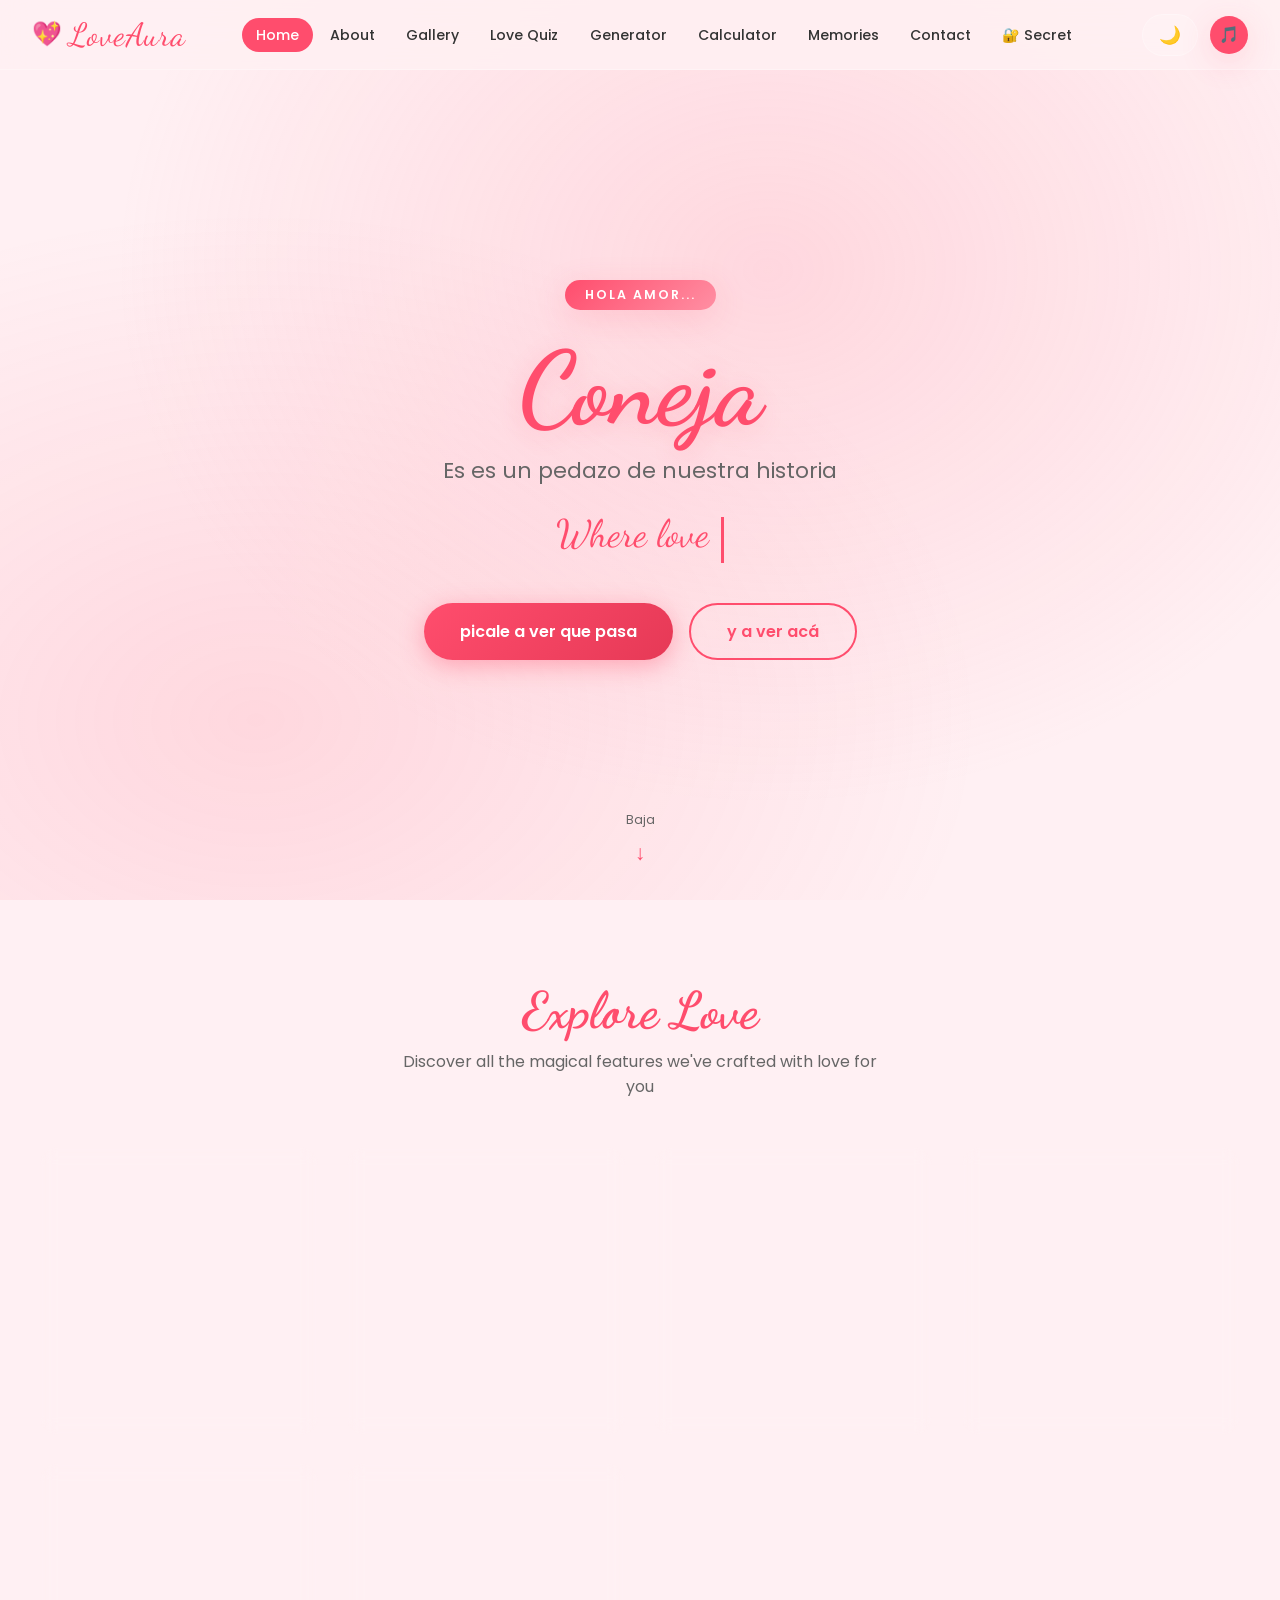
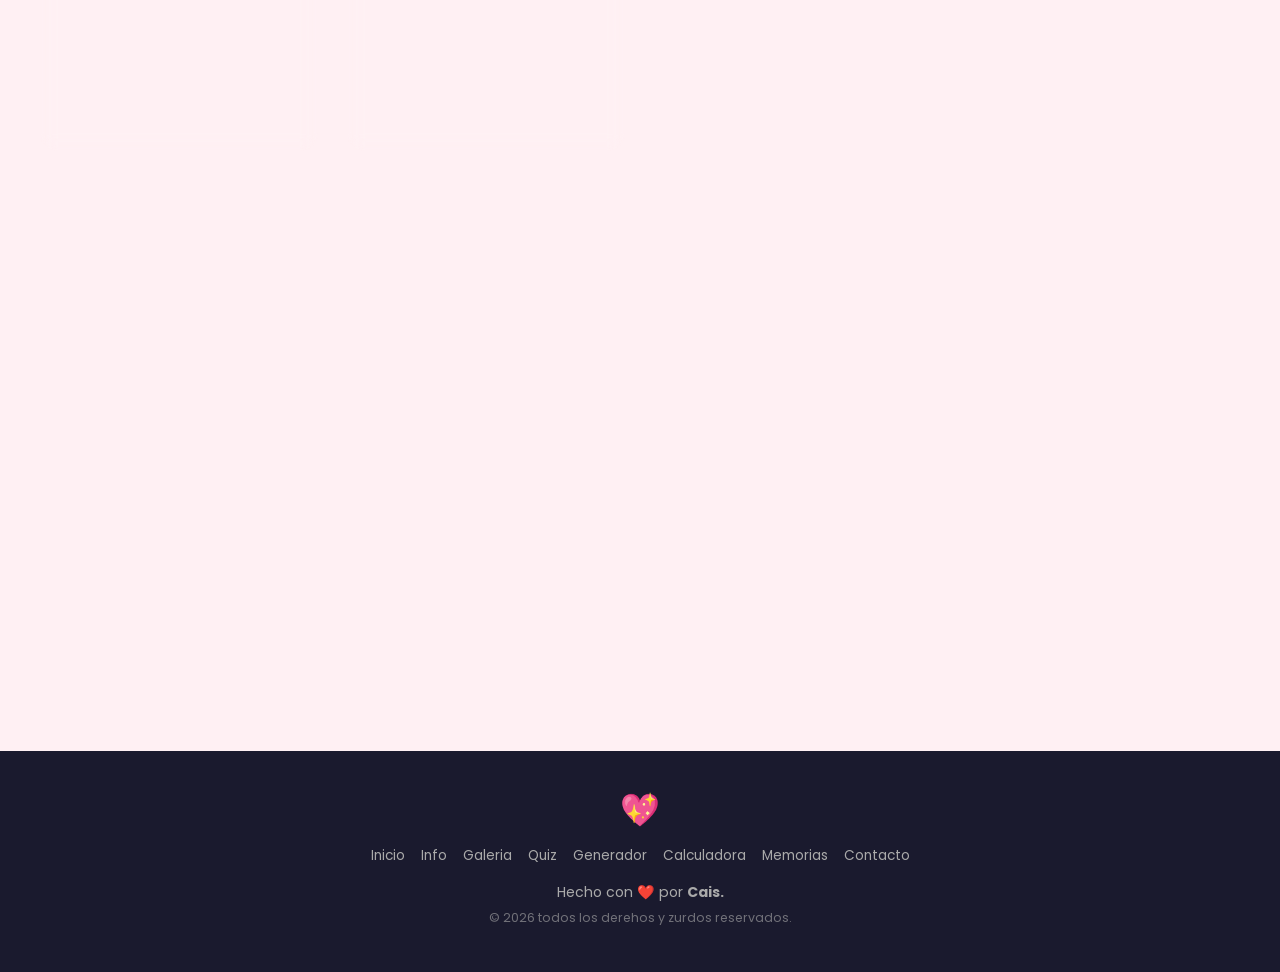
==== index.html @ 98ca6979 "Add files via upload" ====
<!DOCTYPE html>
<html lang="en">
<head>
  <meta charset="UTF-8" />
  <meta name="viewport" content="width=device-width, initial-scale=1.0" />
  <title>Conejita</title>
  <link rel="stylesheet" href="css/style.css" />
  <link rel="icon" href="data:image/svg+xml,<svg xmlns='http://www.w3.org/2000/svg' viewBox='0 0 100 100'><text y='.9em' font-size='90'>💖</text></svg>">
</head>
<body>

  <!-- NAV PLACEHOLDER -->
  <div id="nav-placeholder"></div>

  <!-- HERO SECTION -->
  <section class="hero" id="home">
    <div class="hero-badge">Hola amor...</div>
    <h1>Coneja</h1>
    <p class="hero-subtitle">Es es un pedazo de nuestra historia</p>
    <div class="hero-typing">
      <span id="typing-text"></span><span class="typing-cursor"></span>
    </div>
    <div class="hero-cta">
      <a href="love.html" class="btn-primary">picale a ver que pasa</a>
      <a href="calculator.html" class="btn-outline">y a ver acá</a>
    </div>
    <div class="hero-scroll-hint">
      <span>Baja</span>
      <span class="arrow">↓</span>
    </div>
  </section>

  <!-- FEATURES SECTION -->
  <section class="features-section">
    <div class="section-title" data-aos="fade-up">
      <h2>Explore Love</h2>
      <p>Discover all the magical features we've crafted with love for you</p>
    </div>
    <div class="features-grid">

      <div class="feature-card" data-aos="zoom-in" data-aos-delay="100" onclick="location.href='gallery.html'">
        <span class="feature-icon">🌸</span>
        <h3>Galeria</h3>
        <p>No son muchas.. pero valen la pena</p>
        <span class="card-link">Pícale →</span>
      </div>

      <div class="feature-card" data-aos="zoom-in" data-aos-delay="200" onclick="location.href='quiz.html'">
        <span class="feature-icon">💌</span>
        <h3>Quiz</h3>
        <p>a ver si te acuerdas amor....</p>
        <span class="card-link">Quiz →</span>
      </div>

      <div class="feature-card" data-aos="zoom-in" data-aos-delay="300" onclick="location.href='love.html'">
        <span class="feature-icon">💬</span>
        <h3>Me extrañas?</h3>
        <p>Obten un poco de lo que pienso de ti....</p>
        <span class="card-link">Generar →</span>
      </div>

      <div class="feature-card" data-aos="zoom-in" data-aos-delay="100" onclick="location.href='calculator.html'">
        <span class="feature-icon">💯</span>
        <h3>Calculadora de amor</h3>
        <p>Seremos compatibles?</p>
        <span class="card-link">Calcular →</span>
      </div>

      <div class="feature-card" data-aos="zoom-in" data-aos-delay="200" onclick="location.href='memory.html'">
        <span class="feature-icon">🗓️</span>
        <h3>Recuerdos</h3>
        <p>Recuerda esas fechas  inolvidables</p>
        <span class="card-link">Remember →</span>
      </div>

      <div class="feature-card" data-aos="zoom-in" data-aos-delay="300" onclick="location.href='secret.html'">
        <span class="feature-icon">🔐</span>
        <h3>Mensaje Secreto</h3>
        <p>Podrás entrar?</p>
        <span class="card-link">Unlock →</span>
      </div>

    </div>
  </section>

  <!-- STATS SECTION -->
  <section class="stats-section">
    <div class="stats-grid">
      <div class="stat-item" data-aos="fade-up" data-aos-delay="100">
        <div class="stat-number">∞</div>
        <div class="stat-label">Es lo que te amo</div>
      </div>
      <div class="stat-item" data-aos="fade-up" data-aos-delay="200">
        <div class="stat-number">💖</div>
        <div class="stat-label">Hecho con amor</div>
      </div>
      <div class="stat-item" data-aos="fade-up" data-aos-delay="300">
        <div class="stat-number">8</div>
        <div class="stat-label">Páginas magicas </div>
      </div>
      <div class="stat-item" data-aos="fade-up" data-aos-delay="400">
        <div class="stat-number">100%</div>
        <div class="stat-label">Puro amor</div>
      </div>
    </div>
  </section>

  <!-- QUOTE SECTION -->
  <section style="padding: 80px 2rem; text-align: center; position: relative; z-index:1;">
    <div data-aos="zoom-in" style="max-width: 700px; margin: 0 auto;">
      <p style="font-family: var(--font-fancy); font-size: clamp(1.6rem, 4vw, 2.5rem); color: var(--primary); line-height: 1.5; margin-bottom: 1rem;">
        "Si hago cosas por ti, no es para que me quieras. Es para que sepas que te quiero".
      </p>
      <p style="color: var(--text-light); font-size: 0.95rem;"> Mario Benedetti</p>
    </div>
  </section>

  <!-- FOOTER -->
  <footer>
    <div class="footer-logo">💖</div>
    <div class="footer-links">
      <a href="index.html">Inicio</a>
      <a href="about.html">Info</a>
      <a href="gallery.html">Galeria</a>
      <a href="quiz.html">Quiz</a>
      <a href="love.html">Generador</a>
      <a href="calculator.html">Calculadora</a>
      <a href="memory.html">Memorias</a>
      <a href="contact.html">Contacto</a>
    </div>
    <p>Hecho con <span class="heart">❤️</span> por <strong>Cais.</strong></p>
    <p style="font-size: 0.78rem; margin-top: 6px; opacity: 0.6;">© 2026 todos los derehos y zurdos reservados.</p>
  </footer>

  <script src="js/nav.js"></script>
  <script src="js/main.js"></script>
  <script>
    // Typing animation
    const phrases = [
      "Where love blooms endlessly...",
      "Every moment is a love story...",
      "Feel the magic of romance...",
      "Dedicated to Shubham's world of love 💕",
      "Because love deserves to be celebrated..."
    ];
    let phraseIndex = 0, charIndex = 0, isDeleting = false;
    const typingEl = document.getElementById('typing-text');

    function type() {
      const current = phrases[phraseIndex];
      if (isDeleting) {
        typingEl.textContent = current.substring(0, charIndex--);
        if (charIndex < 0) {
          isDeleting = false;
          phraseIndex = (phraseIndex + 1) % phrases.length;
          setTimeout(type, 500);
          return;
        }
      } else {
        typingEl.textContent = current.substring(0, charIndex++);
        if (charIndex > current.length) {
          isDeleting = true;
          setTimeout(type, 2000);
          return;
        }
      }
      setTimeout(type, isDeleting ? 40 : 70);
    }
    document.addEventListener('DOMContentLoaded', () => setTimeout(type, 1000));
  </script>
</body>
</html>
---- css/style.css ----
/* ============================================
   LoveAura - Main Stylesheet
   Author: Created with ❤️ by Shubham
   ============================================ */

/* --- Google Fonts Import --- */
@import url('https://fonts.googleapis.com/css2?family=Dancing+Script:wght@400;600;700&family=Poppins:wght@300;400;500;600;700&display=swap');

/* --- CSS Variables --- */
:root {
  --primary: #ff4d6d;
  --secondary: #ff8fa3;
  --bg: #fff0f3;
  --bg2: #ffe0e8;
  --dark: #1a1a2e;
  --dark2: #16213e;
  --dark3: #0f3460;
  --text: #333;
  --text-light: #666;
  --white: #fff;
  --glass: rgba(255,255,255,0.15);
  --glass-border: rgba(255,255,255,0.3);
  --shadow: 0 8px 32px rgba(255,77,109,0.18);
  --shadow-dark: 0 8px 32px rgba(0,0,0,0.35);
  --radius: 18px;
  --transition: all 0.35s cubic-bezier(.4,0,.2,1);
  --font-main: 'Poppins', sans-serif;
  --font-fancy: 'Dancing Script', cursive;
}

/* Dark mode variables */
body.dark-mode {
  --bg: #1a1a2e;
  --bg2: #16213e;
  --text: #f0f0f0;
  --text-light: #aaa;
  --white: #16213e;
  --glass: rgba(255,255,255,0.07);
  --glass-border: rgba(255,255,255,0.12);
  --shadow: 0 8px 32px rgba(0,0,0,0.45);
}

/* --- Reset & Base --- */
*, *::before, *::after { box-sizing: border-box; margin: 0; padding: 0; }
html { scroll-behavior: smooth; }
body {
  font-family: var(--font-main);
  background: var(--bg);
  color: var(--text);
  min-height: 100vh;
  transition: background 0.4s, color 0.4s;
  overflow-x: hidden;
}
a { text-decoration: none; color: inherit; }
img { max-width: 100%; display: block; }
ul { list-style: none; }
button { cursor: pointer; border: none; outline: none; font-family: var(--font-main); }

/* --- Scrollbar --- */
::-webkit-scrollbar { width: 7px; }
::-webkit-scrollbar-track { background: var(--bg2); }
::-webkit-scrollbar-thumb { background: var(--primary); border-radius: 10px; }

/* ============================================
   NAVBAR
   ============================================ */
.navbar {
  position: fixed;
  top: 0; left: 0; right: 0;
  z-index: 1000;
  padding: 0 2rem;
  height: 70px;
  display: flex;
  align-items: center;
  justify-content: space-between;
  background: rgba(255,240,243,0.85);
  backdrop-filter: blur(18px);
  -webkit-backdrop-filter: blur(18px);
  border-bottom: 1px solid var(--glass-border);
  box-shadow: 0 2px 24px rgba(255,77,109,0.08);
  transition: var(--transition);
}
body.dark-mode .navbar {
  background: rgba(26,26,46,0.92);
}
.navbar-logo {
  font-family: var(--font-fancy);
  font-size: 2rem;
  color: var(--primary);
  letter-spacing: 1px;
  display: flex;
  align-items: center;
  gap: 6px;
}
.navbar-logo span { font-size: 1.5rem; }
.nav-links {
  display: flex;
  align-items: center;
  gap: 0.2rem;
}
.nav-links a {
  padding: 7px 14px;
  border-radius: 30px;
  font-size: 0.88rem;
  font-weight: 500;
  color: var(--text);
  transition: var(--transition);
  position: relative;
}
.nav-links a:hover,
.nav-links a.active {
  background: var(--primary);
  color: #fff;
}
.nav-right {
  display: flex;
  align-items: center;
  gap: 12px;
}
.dark-toggle {
  background: var(--glass);
  border: 1px solid var(--glass-border);
  border-radius: 50px;
  padding: 7px 16px;
  font-size: 1.1rem;
  transition: var(--transition);
  color: var(--text);
}
.dark-toggle:hover { background: var(--primary); color: #fff; }
.music-btn {
  background: var(--primary);
  color: #fff;
  border-radius: 50%;
  width: 38px; height: 38px;
  display: flex; align-items: center; justify-content: center;
  font-size: 1rem;
  transition: var(--transition);
  box-shadow: var(--shadow);
}
.music-btn:hover { transform: scale(1.12); }
.hamburger {
  display: none;
  flex-direction: column;
  gap: 5px;
  background: none;
  padding: 5px;
}
.hamburger span {
  width: 24px; height: 2.5px;
  background: var(--primary);
  border-radius: 3px;
  transition: var(--transition);
  display: block;
}

/* ============================================
   FLOATING HEARTS BACKGROUND
   ============================================ */
#hearts-bg {
  position: fixed;
  top: 0; left: 0;
  width: 100%; height: 100%;
  pointer-events: none;
  z-index: 0;
  overflow: hidden;
}
.heart-particle {
  position: absolute;
  bottom: -40px;
  animation: floatHeart linear infinite;
  opacity: 0;
  user-select: none;
  font-size: 1.2rem;
  color: var(--primary);
  filter: drop-shadow(0 0 4px rgba(255,77,109,0.3));
}
@keyframes floatHeart {
  0%   { transform: translateY(0) rotate(0deg) scale(1); opacity: 0; }
  10%  { opacity: 0.7; }
  90%  { opacity: 0.4; }
  100% { transform: translateY(-110vh) rotate(360deg) scale(0.5); opacity: 0; }
}

/* ============================================
   HERO SECTION
   ============================================ */
.hero {
  min-height: 100vh;
  display: flex;
  flex-direction: column;
  align-items: center;
  justify-content: center;
  text-align: center;
  padding: 100px 2rem 60px;
  position: relative;
  z-index: 1;
  background: radial-gradient(ellipse at 60% 30%, rgba(255,143,163,0.25) 0%, transparent 60%),
              radial-gradient(ellipse at 20% 80%, rgba(255,77,109,0.15) 0%, transparent 50%);
}
.hero-badge {
  display: inline-block;
  background: linear-gradient(135deg, var(--primary), var(--secondary));
  color: #fff;
  font-size: 0.78rem;
  font-weight: 600;
  letter-spacing: 2px;
  text-transform: uppercase;
  padding: 6px 20px;
  border-radius: 50px;
  margin-bottom: 1.5rem;
  box-shadow: var(--shadow);
  animation: fadeInDown 0.8s ease both;
}
.hero h1 {
  font-family: var(--font-fancy);
  font-size: clamp(3rem, 8vw, 7rem);
  color: var(--primary);
  line-height: 1.1;
  margin-bottom: 0.5rem;
  animation: fadeInDown 1s ease 0.2s both;
  text-shadow: 0 4px 24px rgba(255,77,109,0.2);
}
.hero-subtitle {
  font-size: clamp(1rem, 2.5vw, 1.35rem);
  color: var(--text-light);
  margin-bottom: 1.5rem;
  font-weight: 400;
  animation: fadeInDown 1s ease 0.4s both;
}
.hero-typing {
  font-family: var(--font-fancy);
  font-size: clamp(1.4rem, 4vw, 2.4rem);
  color: var(--primary);
  min-height: 3rem;
  animation: fadeInDown 1s ease 0.6s both;
  margin-bottom: 2.5rem;
}
.typing-cursor {
  display: inline-block;
  width: 3px;
  background: var(--primary);
  animation: blink 0.8s step-end infinite;
  vertical-align: middle;
  height: 1.2em;
  margin-left: 2px;
}
@keyframes blink { 50% { opacity: 0; } }
.hero-cta {
  display: flex;
  gap: 1rem;
  flex-wrap: wrap;
  justify-content: center;
  animation: fadeInUp 1s ease 0.8s both;
}
.btn-primary {
  background: linear-gradient(135deg, var(--primary) 0%, #e63956 100%);
  color: #fff;
  padding: 14px 36px;
  border-radius: 50px;
  font-size: 1rem;
  font-weight: 600;
  box-shadow: 0 6px 24px rgba(255,77,109,0.4);
  transition: var(--transition);
  display: inline-flex;
  align-items: center;
  gap: 8px;
}
.btn-primary:hover {
  transform: translateY(-3px) scale(1.04);
  box-shadow: 0 12px 36px rgba(255,77,109,0.5);
}
.btn-outline {
  background: transparent;
  color: var(--primary);
  padding: 14px 36px;
  border-radius: 50px;
  font-size: 1rem;
  font-weight: 600;
  border: 2px solid var(--primary);
  transition: var(--transition);
  display: inline-flex;
  align-items: center;
  gap: 8px;
}
.btn-outline:hover {
  background: var(--primary);
  color: #fff;
  transform: translateY(-3px) scale(1.04);
}
.hero-scroll-hint {
  position: absolute;
  bottom: 32px;
  left: 50%;
  transform: translateX(-50%);
  display: flex;
  flex-direction: column;
  align-items: center;
  gap: 8px;
  color: var(--text-light);
  font-size: 0.78rem;
  animation: bounce 2s infinite;
}
.hero-scroll-hint .arrow { font-size: 1.3rem; color: var(--primary); }
@keyframes bounce {
  0%,100% { transform: translateX(-50%) translateY(0); }
  50% { transform: translateX(-50%) translateY(-10px); }
}

/* ============================================
   FEATURE CARDS (Home)
   ============================================ */
.features-section {
  padding: 80px 2rem;
  position: relative;
  z-index: 1;
}
.section-title {
  text-align: center;
  margin-bottom: 3rem;
}
.section-title h2 {
  font-family: var(--font-fancy);
  font-size: clamp(2rem, 5vw, 3.2rem);
  color: var(--primary);
  margin-bottom: 0.5rem;
}
.section-title p {
  color: var(--text-light);
  font-size: 1rem;
  max-width: 500px;
  margin: 0 auto;
}
.features-grid {
  display: grid;
  grid-template-columns: repeat(auto-fit, minmax(260px, 1fr));
  gap: 1.8rem;
  max-width: 1200px;
  margin: 0 auto;
}
.feature-card {
  background: var(--white);
  border: 1px solid var(--glass-border);
  border-radius: var(--radius);
  padding: 2.2rem 1.8rem;
  text-align: center;
  transition: var(--transition);
  position: relative;
  overflow: hidden;
  box-shadow: 0 4px 20px rgba(255,77,109,0.07);
  backdrop-filter: blur(8px);
  cursor: pointer;
}
body.dark-mode .feature-card {
  background: var(--glass);
  border-color: rgba(255,255,255,0.1);
}
.feature-card::before {
  content: '';
  position: absolute;
  inset: 0;
  background: linear-gradient(135deg, rgba(255,77,109,0.08), rgba(255,143,163,0.05));
  opacity: 0;
  transition: var(--transition);
}
.feature-card:hover { transform: translateY(-8px); box-shadow: var(--shadow); }
.feature-card:hover::before { opacity: 1; }
.feature-icon {
  font-size: 3rem;
  margin-bottom: 1rem;
  display: block;
  transition: var(--transition);
}
.feature-card:hover .feature-icon { transform: scale(1.2) rotate(-5deg); }
.feature-card h3 {
  font-family: var(--font-fancy);
  font-size: 1.5rem;
  color: var(--primary);
  margin-bottom: 0.5rem;
}
.feature-card p { color: var(--text-light); font-size: 0.9rem; line-height: 1.6; margin-bottom: 1.2rem; }
.card-link {
  display: inline-flex;
  align-items: center;
  gap: 6px;
  color: var(--primary);
  font-weight: 600;
  font-size: 0.88rem;
  transition: var(--transition);
}
.card-link:hover { gap: 12px; }

/* ============================================
   GLASS SECTION (Home stats)
   ============================================ */
.stats-section {
  padding: 60px 2rem;
  background: linear-gradient(135deg, var(--primary), #e63956, var(--secondary));
  position: relative;
  z-index: 1;
}
.stats-grid {
  display: flex;
  justify-content: center;
  flex-wrap: wrap;
  gap: 2rem;
  max-width: 800px;
  margin: 0 auto;
}
.stat-item {
  text-align: center;
  color: #fff;
}
.stat-number {
  font-family: var(--font-fancy);
  font-size: 3.5rem;
  font-weight: 700;
  line-height: 1;
  text-shadow: 0 2px 10px rgba(0,0,0,0.2);
}
.stat-label { font-size: 0.9rem; opacity: 0.85; margin-top: 4px; }

/* ============================================
   FOOTER
   ============================================ */
footer {
  background: var(--dark);
  color: #aaa;
  text-align: center;
  padding: 2.5rem 2rem;
  position: relative;
  z-index: 1;
}
footer .footer-logo {
  font-family: var(--font-fancy);
  font-size: 2rem;
  color: var(--primary);
  margin-bottom: 0.5rem;
}
footer p { font-size: 0.88rem; margin-bottom: 0.3rem; }
footer .heart { color: var(--primary); }
.footer-links {
  display: flex;
  justify-content: center;
  flex-wrap: wrap;
  gap: 1rem;
  margin: 1rem 0;
}
.footer-links a { color: #aaa; font-size: 0.85rem; transition: var(--transition); }
.footer-links a:hover { color: var(--primary); }

/* ============================================
   ANIMATIONS (AOS-like custom)
   ============================================ */
[data-aos] {
  opacity: 0;
  transform: translateY(30px);
  transition: opacity 0.7s ease, transform 0.7s ease;
}
[data-aos="fade-up"].aos-animate { opacity: 1; transform: translateY(0); }
[data-aos="fade-down"] { transform: translateY(-30px); }
[data-aos="fade-down"].aos-animate { opacity: 1; transform: translateY(0); }
[data-aos="fade-left"] { transform: translateX(30px); }
[data-aos="fade-left"].aos-animate { opacity: 1; transform: translateX(0); }
[data-aos="fade-right"] { transform: translateX(-30px); }
[data-aos="fade-right"].aos-animate { opacity: 1; transform: translateX(0); }
[data-aos="zoom-in"] { transform: scale(0.8); }
[data-aos="zoom-in"].aos-animate { opacity: 1; transform: scale(1); }
[data-aos-delay="100"] { transition-delay: 0.1s; }
[data-aos-delay="200"] { transition-delay: 0.2s; }
[data-aos-delay="300"] { transition-delay: 0.3s; }
[data-aos-delay="400"] { transition-delay: 0.4s; }
[data-aos-delay="500"] { transition-delay: 0.5s; }

@keyframes fadeInDown {
  from { opacity: 0; transform: translateY(-25px); }
  to { opacity: 1; transform: translateY(0); }
}
@keyframes fadeInUp {
  from { opacity: 0; transform: translateY(25px); }
  to { opacity: 1; transform: translateY(0); }
}
@keyframes fadeIn {
  from { opacity: 0; }
  to { opacity: 1; }
}
@keyframes scaleIn {
  from { transform: scale(0); opacity: 0; }
  to { transform: scale(1); opacity: 1; }
}
@keyframes pulse {
  0%,100% { transform: scale(1); }
  50% { transform: scale(1.06); }
}
@keyframes shimmer {
  0% { background-position: -200% 0; }
  100% { background-position: 200% 0; }
}

/* ============================================
   PAGE HEADER (inner pages)
   ============================================ */
.page-header {
  padding: 140px 2rem 70px;
  text-align: center;
  background: radial-gradient(ellipse at center top, rgba(255,77,109,0.2) 0%, transparent 60%);
  position: relative;
  z-index: 1;
}
.page-header h1 {
  font-family: var(--font-fancy);
  font-size: clamp(2.5rem, 6vw, 5rem);
  color: var(--primary);
  margin-bottom: 0.5rem;
}
.page-header p { color: var(--text-light); font-size: 1.05rem; max-width: 500px; margin: 0 auto; }

/* ============================================
   ABOUT PAGE
   ============================================ */
.about-section {
  padding: 60px 2rem;
  max-width: 1100px;
  margin: 0 auto;
  position: relative;
  z-index: 1;
}
.about-grid {
  display: grid;
  grid-template-columns: 1fr 1fr;
  gap: 4rem;
  align-items: center;
  margin-bottom: 5rem;
}
.about-text h2 {
  font-family: var(--font-fancy);
  font-size: 2.5rem;
  color: var(--primary);
  margin-bottom: 1rem;
}
.about-text p { color: var(--text-light); line-height: 1.8; margin-bottom: 1rem; }
.about-visual {
  text-align: center;
  position: relative;
}
.about-heart-big {
  font-size: 9rem;
  animation: pulse 2.5s ease-in-out infinite;
  display: block;
  filter: drop-shadow(0 8px 32px rgba(255,77,109,0.35));
}

/* Timeline */
.timeline-section {
  padding: 60px 2rem;
  max-width: 800px;
  margin: 0 auto;
  position: relative;
  z-index: 1;
}
.timeline {
  position: relative;
  padding: 20px 0;
}
.timeline::before {
  content: '';
  position: absolute;
  left: 50%;
  top: 0; bottom: 0;
  width: 3px;
  background: linear-gradient(to bottom, var(--primary), var(--secondary));
  transform: translateX(-50%);
}
.timeline-item {
  display: flex;
  justify-content: flex-end;
  padding-right: calc(50% + 30px);
  margin-bottom: 2.5rem;
  position: relative;
}
.timeline-item:nth-child(even) {
  justify-content: flex-start;
  padding-right: 0;
  padding-left: calc(50% + 30px);
}
.timeline-dot {
  position: absolute;
  left: 50%;
  top: 16px;
  width: 18px; height: 18px;
  background: var(--primary);
  border-radius: 50%;
  transform: translateX(-50%);
  box-shadow: 0 0 0 4px rgba(255,77,109,0.2);
  border: 3px solid var(--bg);
  z-index: 2;
}
.timeline-card {
  background: var(--white);
  border: 1px solid var(--glass-border);
  border-radius: var(--radius);
  padding: 1.5rem;
  max-width: 320px;
  box-shadow: 0 4px 20px rgba(255,77,109,0.08);
  transition: var(--transition);
  backdrop-filter: blur(8px);
}
body.dark-mode .timeline-card { background: var(--glass); }
.timeline-card:hover { transform: scale(1.03); box-shadow: var(--shadow); }
.timeline-year {
  font-family: var(--font-fancy);
  font-size: 1.8rem;
  color: var(--primary);
  margin-bottom: 0.3rem;
}
.timeline-card h4 { font-weight: 600; margin-bottom: 0.4rem; }
.timeline-card p { color: var(--text-light); font-size: 0.88rem; line-height: 1.6; }

/* Creator section */
.creator-section {
  padding: 60px 2rem;
  text-align: center;
  position: relative;
  z-index: 1;
}
.creator-card {
  display: inline-block;
  background: linear-gradient(135deg, rgba(255,77,109,0.1), rgba(255,143,163,0.05));
  border: 2px solid rgba(255,77,109,0.2);
  border-radius: 24px;
  padding: 3rem 4rem;
  max-width: 520px;
  backdrop-filter: blur(12px);
  box-shadow: var(--shadow);
  animation: fadeIn 1s ease;
}
.creator-avatar {
  width: 90px; height: 90px;
  background: linear-gradient(135deg, var(--primary), var(--secondary));
  border-radius: 50%;
  display: flex; align-items: center; justify-content: center;
  font-size: 2.5rem;
  margin: 0 auto 1.2rem;
  box-shadow: 0 6px 24px rgba(255,77,109,0.35);
}
.creator-card h3 {
  font-family: var(--font-fancy);
  font-size: 2rem;
  color: var(--primary);
  margin-bottom: 0.3rem;
}
.creator-card p { color: var(--text-light); font-size: 0.95rem; line-height: 1.7; }

/* ============================================
   GALLERY PAGE
   ============================================ */
.gallery-section {
  padding: 60px 2rem;
  max-width: 1200px;
  margin: 0 auto;
  position: relative;
  z-index: 1;
}
.gallery-controls {
  display: flex;
  justify-content: center;
  gap: 1rem;
  margin-bottom: 2rem;
  flex-wrap: wrap;
}
.filter-btn {
  padding: 8px 22px;
  border-radius: 50px;
  border: 2px solid var(--primary);
  background: transparent;
  color: var(--primary);
  font-weight: 600;
  font-size: 0.88rem;
  transition: var(--transition);
  font-family: var(--font-main);
}
.filter-btn.active, .filter-btn:hover {
  background: var(--primary);
  color: #fff;
}
.masonry-grid {
  columns: 3;
  column-gap: 1.2rem;
}
.masonry-item {
  break-inside: avoid;
  margin-bottom: 1.2rem;
  border-radius: var(--radius);
  overflow: hidden;
  position: relative;
  cursor: pointer;
  box-shadow: 0 4px 16px rgba(255,77,109,0.1);
  transition: var(--transition);
}
.masonry-item:hover { transform: scale(1.02); box-shadow: var(--shadow); }
.masonry-item img {
  width: 100%;
  display: block;
  object-fit: cover;
  transition: transform 0.5s ease;
}
.masonry-item:hover img { transform: scale(1.08); }
.masonry-overlay {
  position: absolute;
  inset: 0;
  background: linear-gradient(to top, rgba(255,77,109,0.85) 0%, transparent 60%);
  opacity: 0;
  transition: var(--transition);
  display: flex;
  align-items: flex-end;
  padding: 1rem;
}
.masonry-item:hover .masonry-overlay { opacity: 1; }
.masonry-overlay p {
  color: #fff;
  font-size: 0.88rem;
  font-weight: 500;
  font-family: var(--font-fancy);
  font-size: 1.1rem;
}

/* Lightbox */
.lightbox {
  display: none;
  position: fixed;
  inset: 0;
  background: rgba(0,0,0,0.92);
  z-index: 9999;
  align-items: center;
  justify-content: center;
  padding: 2rem;
  animation: fadeIn 0.3s ease;
}
.lightbox.active { display: flex; }
.lightbox-inner {
  position: relative;
  max-width: 800px;
  width: 100%;
  text-align: center;
}
.lightbox-img {
  width: 100%;
  border-radius: var(--radius);
  box-shadow: 0 10px 50px rgba(0,0,0,0.6);
  max-height: 80vh;
  object-fit: contain;
}
.lightbox-caption {
  color: #fff;
  font-family: var(--font-fancy);
  font-size: 1.4rem;
  margin-top: 1rem;
}
.lightbox-close {
  position: absolute;
  top: -50px; right: 0;
  background: var(--primary);
  color: #fff;
  width: 40px; height: 40px;
  border-radius: 50%;
  font-size: 1.3rem;
  display: flex; align-items: center; justify-content: center;
  cursor: pointer;
  transition: var(--transition);
}
.lightbox-close:hover { transform: rotate(90deg); background: #e63956; }
.lightbox-nav {
  position: absolute;
  top: 50%;
  transform: translateY(-50%);
  background: rgba(255,77,109,0.8);
  color: #fff;
  width: 44px; height: 44px;
  border-radius: 50%;
  display: flex; align-items: center; justify-content: center;
  cursor: pointer;
  font-size: 1.3rem;
  transition: var(--transition);
}
.lightbox-nav:hover { background: var(--primary); }
.lightbox-prev { left: -60px; }
.lightbox-next { right: -60px; }

/* Slideshow */
.slideshow-section {
  padding: 60px 2rem;
  text-align: center;
  position: relative;
  z-index: 1;
  background: var(--bg2);
}
.slideshow-wrapper {
  max-width: 700px;
  margin: 0 auto;
  position: relative;
  border-radius: 24px;
  overflow: hidden;
  box-shadow: 0 16px 48px rgba(255,77,109,0.2);
}
.slide {
  display: none;
  position: relative;
}
.slide.active { display: block; animation: slideIn 0.5s ease; }
@keyframes slideIn {
  from { opacity: 0; transform: scale(0.96); }
  to { opacity: 1; transform: scale(1); }
}
.slide img { width: 100%; height: 420px; object-fit: cover; }
.slide-caption {
  position: absolute;
  bottom: 0; left: 0; right: 0;
  background: linear-gradient(to top, rgba(26,26,46,0.9), transparent);
  color: #fff;
  padding: 2rem 1.5rem 1.5rem;
  text-align: left;
}
.slide-caption h3 { font-family: var(--font-fancy); font-size: 1.6rem; margin-bottom: 0.3rem; }
.slide-caption p { font-size: 0.88rem; opacity: 0.8; }
.slideshow-controls {
  display: flex;
  justify-content: center;
  align-items: center;
  gap: 1rem;
  margin-top: 1.5rem;
}
.slide-btn {
  background: var(--primary);
  color: #fff;
  width: 44px; height: 44px;
  border-radius: 50%;
  font-size: 1.1rem;
  display: flex; align-items: center; justify-content: center;
  transition: var(--transition);
}
.slide-btn:hover { transform: scale(1.1); background: #e63956; }
.slide-dots { display: flex; gap: 8px; }
.slide-dot {
  width: 10px; height: 10px;
  background: var(--secondary);
  border-radius: 50%;
  cursor: pointer;
  transition: var(--transition);
}
.slide-dot.active { background: var(--primary); transform: scale(1.3); }

/* ============================================
   QUIZ PAGE
   ============================================ */
.quiz-section {
  padding: 60px 2rem;
  max-width: 700px;
  margin: 0 auto;
  position: relative;
  z-index: 1;
}
.quiz-container {
  background: var(--white);
  border: 1px solid var(--glass-border);
  border-radius: 24px;
  padding: 2.5rem;
  box-shadow: var(--shadow);
  backdrop-filter: blur(8px);
}
body.dark-mode .quiz-container { background: var(--glass); }
.quiz-progress-bar {
  width: 100%;
  height: 8px;
  background: var(--bg2);
  border-radius: 10px;
  margin-bottom: 2rem;
  overflow: hidden;
}
.quiz-progress-fill {
  height: 100%;
  background: linear-gradient(90deg, var(--primary), var(--secondary));
  border-radius: 10px;
  transition: width 0.5s ease;
}
.quiz-question-num {
  font-size: 0.82rem;
  color: var(--text-light);
  font-weight: 600;
  letter-spacing: 1px;
  text-transform: uppercase;
  margin-bottom: 0.8rem;
}
.quiz-question {
  font-family: var(--font-fancy);
  font-size: 1.7rem;
  color: var(--text);
  margin-bottom: 1.8rem;
  line-height: 1.4;
}
.quiz-options { display: flex; flex-direction: column; gap: 1rem; }
.quiz-option {
  background: var(--bg);
  border: 2px solid transparent;
  border-radius: var(--radius);
  padding: 1rem 1.3rem;
  text-align: left;
  font-family: var(--font-main);
  font-size: 0.95rem;
  color: var(--text);
  transition: var(--transition);
  cursor: pointer;
  display: flex;
  align-items: center;
  gap: 12px;
}
body.dark-mode .quiz-option { background: rgba(255,255,255,0.06); }
.quiz-option:hover { border-color: var(--secondary); background: rgba(255,143,163,0.1); }
.quiz-option.selected { border-color: var(--primary); background: rgba(255,77,109,0.1); color: var(--primary); font-weight: 600; }
.quiz-option.correct { border-color: #2ecc71; background: rgba(46,204,113,0.1); color: #2ecc71; }
.quiz-option.wrong { border-color: #e74c3c; background: rgba(231,76,60,0.1); color: #e74c3c; }
.option-icon { font-size: 1.2rem; }
.quiz-footer {
  display: flex;
  justify-content: space-between;
  align-items: center;
  margin-top: 2rem;
}
.quiz-result {
  display: none;
  text-align: center;
  animation: scaleIn 0.6s ease;
}
.quiz-result.active { display: block; }
.result-emoji { font-size: 5rem; margin-bottom: 1rem; display: block; }
.result-title {
  font-family: var(--font-fancy);
  font-size: 2.5rem;
  color: var(--primary);
  margin-bottom: 0.5rem;
}
.result-score {
  font-size: 3rem;
  font-weight: 700;
  color: var(--primary);
  margin: 1rem 0;
}
.result-message { color: var(--text-light); line-height: 1.7; margin-bottom: 2rem; }

/* ============================================
   LOVE GENERATOR PAGE
   ============================================ */
.generator-section {
  padding: 60px 2rem;
  max-width: 800px;
  margin: 0 auto;
  position: relative;
  z-index: 1;
}
.generator-card {
  background: var(--white);
  border: 1px solid var(--glass-border);
  border-radius: 24px;
  padding: 3rem;
  box-shadow: var(--shadow);
  text-align: center;
  backdrop-filter: blur(8px);
  margin-bottom: 2rem;
}
body.dark-mode .generator-card { background: var(--glass); }
.gen-category-btns {
  display: flex;
  flex-wrap: wrap;
  justify-content: center;
  gap: 0.7rem;
  margin-bottom: 2rem;
}
.gen-cat-btn {
  padding: 8px 20px;
  border-radius: 50px;
  border: 2px solid var(--primary);
  background: transparent;
  color: var(--primary);
  font-family: var(--font-main);
  font-weight: 600;
  font-size: 0.88rem;
  transition: var(--transition);
}
.gen-cat-btn.active, .gen-cat-btn:hover {
  background: var(--primary);
  color: #fff;
}
.message-display {
  background: linear-gradient(135deg, rgba(255,77,109,0.07), rgba(255,143,163,0.05));
  border: 2px solid rgba(255,77,109,0.15);
  border-radius: var(--radius);
  padding: 2.5rem 2rem;
  margin-bottom: 2rem;
  min-height: 140px;
  display: flex;
  align-items: center;
  justify-content: center;
  position: relative;
}
.message-text {
  font-family: var(--font-fancy);
  font-size: clamp(1.3rem, 3vw, 1.8rem);
  color: var(--text);
  line-height: 1.5;
  transition: var(--transition);
}
.message-text.fade-out { opacity: 0; transform: scale(0.95); }
.message-text.fade-in { opacity: 1; transform: scale(1); }
.message-quote-icon {
  position: absolute;
  top: 14px; left: 18px;
  font-size: 2rem;
  opacity: 0.2;
  color: var(--primary);
}
.gen-actions {
  display: flex;
  gap: 1rem;
  justify-content: center;
  flex-wrap: wrap;
}
.btn-generate {
  background: linear-gradient(135deg, var(--primary), #e63956);
  color: #fff;
  padding: 14px 36px;
  border-radius: 50px;
  font-size: 1rem;
  font-weight: 600;
  font-family: var(--font-main);
  box-shadow: 0 6px 24px rgba(255,77,109,0.4);
  transition: var(--transition);
  display: inline-flex;
  align-items: center;
  gap: 8px;
}
.btn-generate:hover { transform: translateY(-3px) scale(1.04); box-shadow: 0 12px 36px rgba(255,77,109,0.5); }
.btn-copy {
  background: transparent;
  border: 2px solid var(--primary);
  color: var(--primary);
  padding: 14px 24px;
  border-radius: 50px;
  font-size: 0.95rem;
  font-weight: 600;
  font-family: var(--font-main);
  transition: var(--transition);
  display: inline-flex;
  align-items: center;
  gap: 8px;
}
.btn-copy:hover { background: var(--primary); color: #fff; }
.copy-toast {
  position: fixed;
  bottom: 30px; left: 50%;
  transform: translateX(-50%) translateY(80px);
  background: var(--primary);
  color: #fff;
  padding: 12px 28px;
  border-radius: 50px;
  font-weight: 600;
  z-index: 9999;
  transition: transform 0.4s ease, opacity 0.4s ease;
  opacity: 0;
  box-shadow: var(--shadow);
}
.copy-toast.show { transform: translateX(-50%) translateY(0); opacity: 1; }

/* ============================================
   LOVE CALCULATOR PAGE
   ============================================ */
.calculator-section {
  padding: 60px 2rem;
  max-width: 600px;
  margin: 0 auto;
  position: relative;
  z-index: 1;
}
.calc-card {
  background: var(--white);
  border: 1px solid var(--glass-border);
  border-radius: 24px;
  padding: 3rem;
  box-shadow: var(--shadow);
  text-align: center;
  backdrop-filter: blur(8px);
}
body.dark-mode .calc-card { background: var(--glass); }
.calc-inputs {
  display: flex;
  flex-direction: column;
  gap: 1.2rem;
  margin-bottom: 2rem;
}
.calc-input-group {
  position: relative;
}
.calc-input-group input {
  width: 100%;
  padding: 15px 20px 15px 50px;
  border-radius: 50px;
  border: 2px solid var(--glass-border);
  background: var(--bg);
  font-family: var(--font-main);
  font-size: 1rem;
  color: var(--text);
  outline: none;
  transition: var(--transition);
}
body.dark-mode .calc-input-group input { background: rgba(255,255,255,0.06); color: var(--text); }
.calc-input-group input:focus { border-color: var(--primary); box-shadow: 0 0 0 3px rgba(255,77,109,0.15); }
.calc-input-icon {
  position: absolute;
  left: 18px; top: 50%;
  transform: translateY(-50%);
  font-size: 1.1rem;
}
.calc-vs {
  display: flex;
  align-items: center;
  justify-content: center;
  gap: 1rem;
  color: var(--text-light);
  font-weight: 600;
  font-size: 1.1rem;
}
.calc-vs::before, .calc-vs::after {
  content: '';
  flex: 1;
  height: 2px;
  background: linear-gradient(to right, transparent, var(--secondary));
}
.calc-vs::after { background: linear-gradient(to left, transparent, var(--secondary)); }
.calc-result {
  display: none;
  animation: scaleIn 0.6s ease;
  margin-top: 2rem;
}
.calc-result.active { display: block; }
.calc-names {
  font-family: var(--font-fancy);
  font-size: 1.4rem;
  color: var(--text);
  margin-bottom: 1.5rem;
}
.calc-names span { color: var(--primary); }
/* Circle progress */
.circle-progress-wrapper {
  width: 160px; height: 160px;
  margin: 0 auto 1.5rem;
  position: relative;
}
.circle-progress-wrapper svg { transform: rotate(-90deg); }
.circle-bg { fill: none; stroke: var(--bg2); stroke-width: 12; }
.circle-fill {
  fill: none;
  stroke: url(#calcGrad);
  stroke-width: 12;
  stroke-linecap: round;
  stroke-dasharray: 440;
  stroke-dashoffset: 440;
  transition: stroke-dashoffset 1.5s cubic-bezier(.4,0,.2,1);
}
.circle-text {
  position: absolute;
  top: 50%; left: 50%;
  transform: translate(-50%, -50%);
  text-align: center;
}
.circle-percent {
  font-size: 2.5rem;
  font-weight: 700;
  color: var(--primary);
  line-height: 1;
}
.circle-label { font-size: 0.75rem; color: var(--text-light); }
.calc-message {
  font-family: var(--font-fancy);
  font-size: 1.4rem;
  color: var(--text);
  margin-top: 1rem;
}

/* ============================================
   MEMORY / SPECIAL DATE PAGE
   ============================================ */
.memory-section {
  padding: 60px 2rem;
  max-width: 1000px;
  margin: 0 auto;
  position: relative;
  z-index: 1;
}
.memory-form-card {
  background: var(--white);
  border: 1px solid var(--glass-border);
  border-radius: 24px;
  padding: 2.5rem;
  box-shadow: var(--shadow);
  margin-bottom: 3rem;
  backdrop-filter: blur(8px);
}
body.dark-mode .memory-form-card { background: var(--glass); }
.memory-form-card h3 {
  font-family: var(--font-fancy);
  font-size: 1.8rem;
  color: var(--primary);
  margin-bottom: 1.5rem;
}
.form-grid {
  display: grid;
  grid-template-columns: 1fr 1fr;
  gap: 1.2rem;
  margin-bottom: 1.2rem;
}
.form-group {
  display: flex;
  flex-direction: column;
  gap: 6px;
}
.form-group label {
  font-size: 0.82rem;
  font-weight: 600;
  color: var(--text-light);
  letter-spacing: 0.5px;
  text-transform: uppercase;
}
.form-group input, .form-group textarea, .form-group select {
  padding: 12px 16px;
  border-radius: var(--radius);
  border: 2px solid var(--glass-border);
  background: var(--bg);
  font-family: var(--font-main);
  font-size: 0.95rem;
  color: var(--text);
  outline: none;
  transition: var(--transition);
}
body.dark-mode .form-group input,
body.dark-mode .form-group textarea,
body.dark-mode .form-group select {
  background: rgba(255,255,255,0.06);
  color: var(--text);
  border-color: rgba(255,255,255,0.1);
}
.form-group input:focus, .form-group textarea:focus, .form-group select:focus {
  border-color: var(--primary);
  box-shadow: 0 0 0 3px rgba(255,77,109,0.15);
}
.form-group textarea { resize: vertical; min-height: 80px; }
.form-group.full { grid-column: 1 / -1; }

.memories-grid {
  display: grid;
  grid-template-columns: repeat(auto-fill, minmax(280px, 1fr));
  gap: 1.5rem;
}
.memory-card {
  background: var(--white);
  border: 1px solid var(--glass-border);
  border-radius: var(--radius);
  padding: 1.8rem;
  box-shadow: 0 4px 20px rgba(255,77,109,0.07);
  position: relative;
  overflow: hidden;
  backdrop-filter: blur(8px);
  transition: var(--transition);
}
body.dark-mode .memory-card { background: var(--glass); }
.memory-card:hover { transform: translateY(-5px); box-shadow: var(--shadow); }
.memory-card::before {
  content: '';
  position: absolute;
  top: 0; left: 0; right: 0;
  height: 4px;
  background: linear-gradient(90deg, var(--primary), var(--secondary));
}
.memory-emoji { font-size: 2.5rem; margin-bottom: 0.8rem; }
.memory-card h4 { font-weight: 600; margin-bottom: 0.3rem; }
.memory-card .memory-date { color: var(--text-light); font-size: 0.85rem; margin-bottom: 0.8rem; }
.memory-card .memory-note { color: var(--text-light); font-size: 0.88rem; line-height: 1.6; margin-bottom: 1rem; }
.countdown-display {
  background: linear-gradient(135deg, rgba(255,77,109,0.1), rgba(255,143,163,0.05));
  border-radius: 12px;
  padding: 1rem;
  text-align: center;
}
.countdown-display .countdown-label { font-size: 0.75rem; color: var(--text-light); margin-bottom: 0.3rem; text-transform: uppercase; letter-spacing: 1px; }
.countdown-units { display: flex; justify-content: center; gap: 0.8rem; }
.countdown-unit { text-align: center; }
.countdown-num { font-size: 1.4rem; font-weight: 700; color: var(--primary); line-height: 1; }
.countdown-unit-label { font-size: 0.65rem; color: var(--text-light); text-transform: uppercase; }
.delete-memory {
  position: absolute;
  top: 14px; right: 14px;
  background: rgba(231,76,60,0.1);
  color: #e74c3c;
  width: 28px; height: 28px;
  border-radius: 50%;
  display: flex; align-items: center; justify-content: center;
  font-size: 0.75rem;
  cursor: pointer;
  transition: var(--transition);
  border: none;
}
.delete-memory:hover { background: #e74c3c; color: #fff; }
.no-memories { text-align: center; color: var(--text-light); padding: 3rem; font-size: 1.1rem; }

/* ============================================
   CONTACT PAGE
   ============================================ */
.contact-section {
  padding: 60px 2rem;
  max-width: 700px;
  margin: 0 auto;
  position: relative;
  z-index: 1;
}
.contact-form-card {
  background: var(--white);
  border: 1px solid var(--glass-border);
  border-radius: 24px;
  padding: 3rem;
  box-shadow: var(--shadow);
  backdrop-filter: blur(8px);
}
body.dark-mode .contact-form-card { background: var(--glass); }
.contact-form-card h3 {
  font-family: var(--font-fancy);
  font-size: 2rem;
  color: var(--primary);
  margin-bottom: 0.5rem;
}
.contact-form-card > p { color: var(--text-light); margin-bottom: 2rem; font-size: 0.95rem; }
.contact-form { display: flex; flex-direction: column; gap: 1.2rem; }
.error-msg { color: #e74c3c; font-size: 0.8rem; display: none; }
.success-popup {
  display: none;
  position: fixed;
  inset: 0;
  background: rgba(0,0,0,0.7);
  z-index: 9999;
  align-items: center;
  justify-content: center;
}
.success-popup.active { display: flex; animation: fadeIn 0.3s ease; }
.success-inner {
  background: var(--white);
  border-radius: 24px;
  padding: 3rem;
  text-align: center;
  max-width: 400px;
  width: 90%;
  animation: scaleIn 0.5s ease;
  box-shadow: 0 20px 60px rgba(255,77,109,0.25);
}
body.dark-mode .success-inner { background: var(--dark2); }
.success-icon { font-size: 4rem; margin-bottom: 1rem; display: block; animation: pulse 1.5s ease infinite; }
.success-inner h3 { font-family: var(--font-fancy); font-size: 2rem; color: var(--primary); margin-bottom: 0.5rem; }
.success-inner p { color: var(--text-light); line-height: 1.7; margin-bottom: 1.5rem; }

/* ============================================
   SECRET PAGE
   ============================================ */
.secret-lock-section {
  min-height: 70vh;
  display: flex;
  align-items: center;
  justify-content: center;
  padding: 60px 2rem;
  position: relative;
  z-index: 1;
}
.secret-lock-card {
  background: var(--white);
  border: 1px solid var(--glass-border);
  border-radius: 24px;
  padding: 3rem;
  box-shadow: var(--shadow);
  text-align: center;
  max-width: 420px;
  width: 100%;
  backdrop-filter: blur(8px);
}
body.dark-mode .secret-lock-card { background: var(--glass); }
.lock-icon { font-size: 4rem; margin-bottom: 1rem; display: block; animation: pulse 2s ease infinite; }
.secret-lock-card h2 { font-family: var(--font-fancy); font-size: 2rem; color: var(--primary); margin-bottom: 0.5rem; }
.secret-lock-card p { color: var(--text-light); margin-bottom: 2rem; }
.password-input-wrapper { position: relative; margin-bottom: 1rem; }
.password-input-wrapper input {
  width: 100%;
  padding: 14px 50px 14px 18px;
  border-radius: 50px;
  border: 2px solid var(--glass-border);
  background: var(--bg);
  font-family: var(--font-main);
  font-size: 1rem;
  color: var(--text);
  outline: none;
  letter-spacing: 4px;
  transition: var(--transition);
  text-align: center;
}
body.dark-mode .password-input-wrapper input { background: rgba(255,255,255,0.06); color: var(--text); }
.password-input-wrapper input:focus { border-color: var(--primary); box-shadow: 0 0 0 3px rgba(255,77,109,0.15); }
.toggle-pw {
  position: absolute;
  right: 16px; top: 50%;
  transform: translateY(-50%);
  background: none;
  color: var(--text-light);
  font-size: 1rem;
  transition: var(--transition);
}
.toggle-pw:hover { color: var(--primary); }
.pw-hint { font-size: 0.8rem; color: var(--text-light); margin-bottom: 1rem; }
.pw-error { color: #e74c3c; font-size: 0.85rem; display: none; margin-bottom: 1rem; }
.secret-content { display: none; animation: fadeIn 0.8s ease; }
.secret-content.active { display: block; }
.secret-message-display {
  background: linear-gradient(135deg, rgba(255,77,109,0.1), rgba(255,143,163,0.05));
  border: 2px solid rgba(255,77,109,0.2);
  border-radius: var(--radius);
  padding: 2.5rem;
  margin-bottom: 2rem;
}
.secret-message-display h3 { font-family: var(--font-fancy); font-size: 2.2rem; color: var(--primary); margin-bottom: 1rem; }
.secret-message-display p { color: var(--text); line-height: 1.8; font-size: 1.05rem; }
.sparkle { display: inline-block; animation: spin 3s linear infinite; }
@keyframes spin { to { transform: rotate(360deg); } }

/* ============================================
   RESPONSIVE
   ============================================ */
@media (max-width: 900px) {
  .nav-links { display: none; position: absolute; top: 70px; left: 0; right: 0; background: var(--bg); padding: 1.5rem; flex-direction: column; border-bottom: 1px solid var(--glass-border); box-shadow: var(--shadow); }
  body.dark-mode .nav-links { background: var(--dark2); }
  .nav-links.open { display: flex; animation: fadeInDown 0.3s ease; }
  .hamburger { display: flex; }
  .about-grid { grid-template-columns: 1fr; gap: 2rem; }
  .timeline::before { left: 16px; }
  .timeline-item, .timeline-item:nth-child(even) {
    justify-content: flex-start;
    padding-left: 48px;
    padding-right: 0;
  }
  .timeline-dot { left: 16px; }
  .masonry-grid { columns: 2; }
  .form-grid { grid-template-columns: 1fr; }
  .lightbox-prev { left: -10px; }
  .lightbox-next { right: -10px; }
}
@media (max-width: 560px) {
  .masonry-grid { columns: 1; }
  .calc-card, .generator-card, .quiz-container, .contact-form-card { padding: 1.8rem; }
  .creator-card { padding: 2rem; }
  .hero h1 { font-size: 3rem; }
  .memory-form-card, .secret-lock-card { padding: 1.8rem; }
}
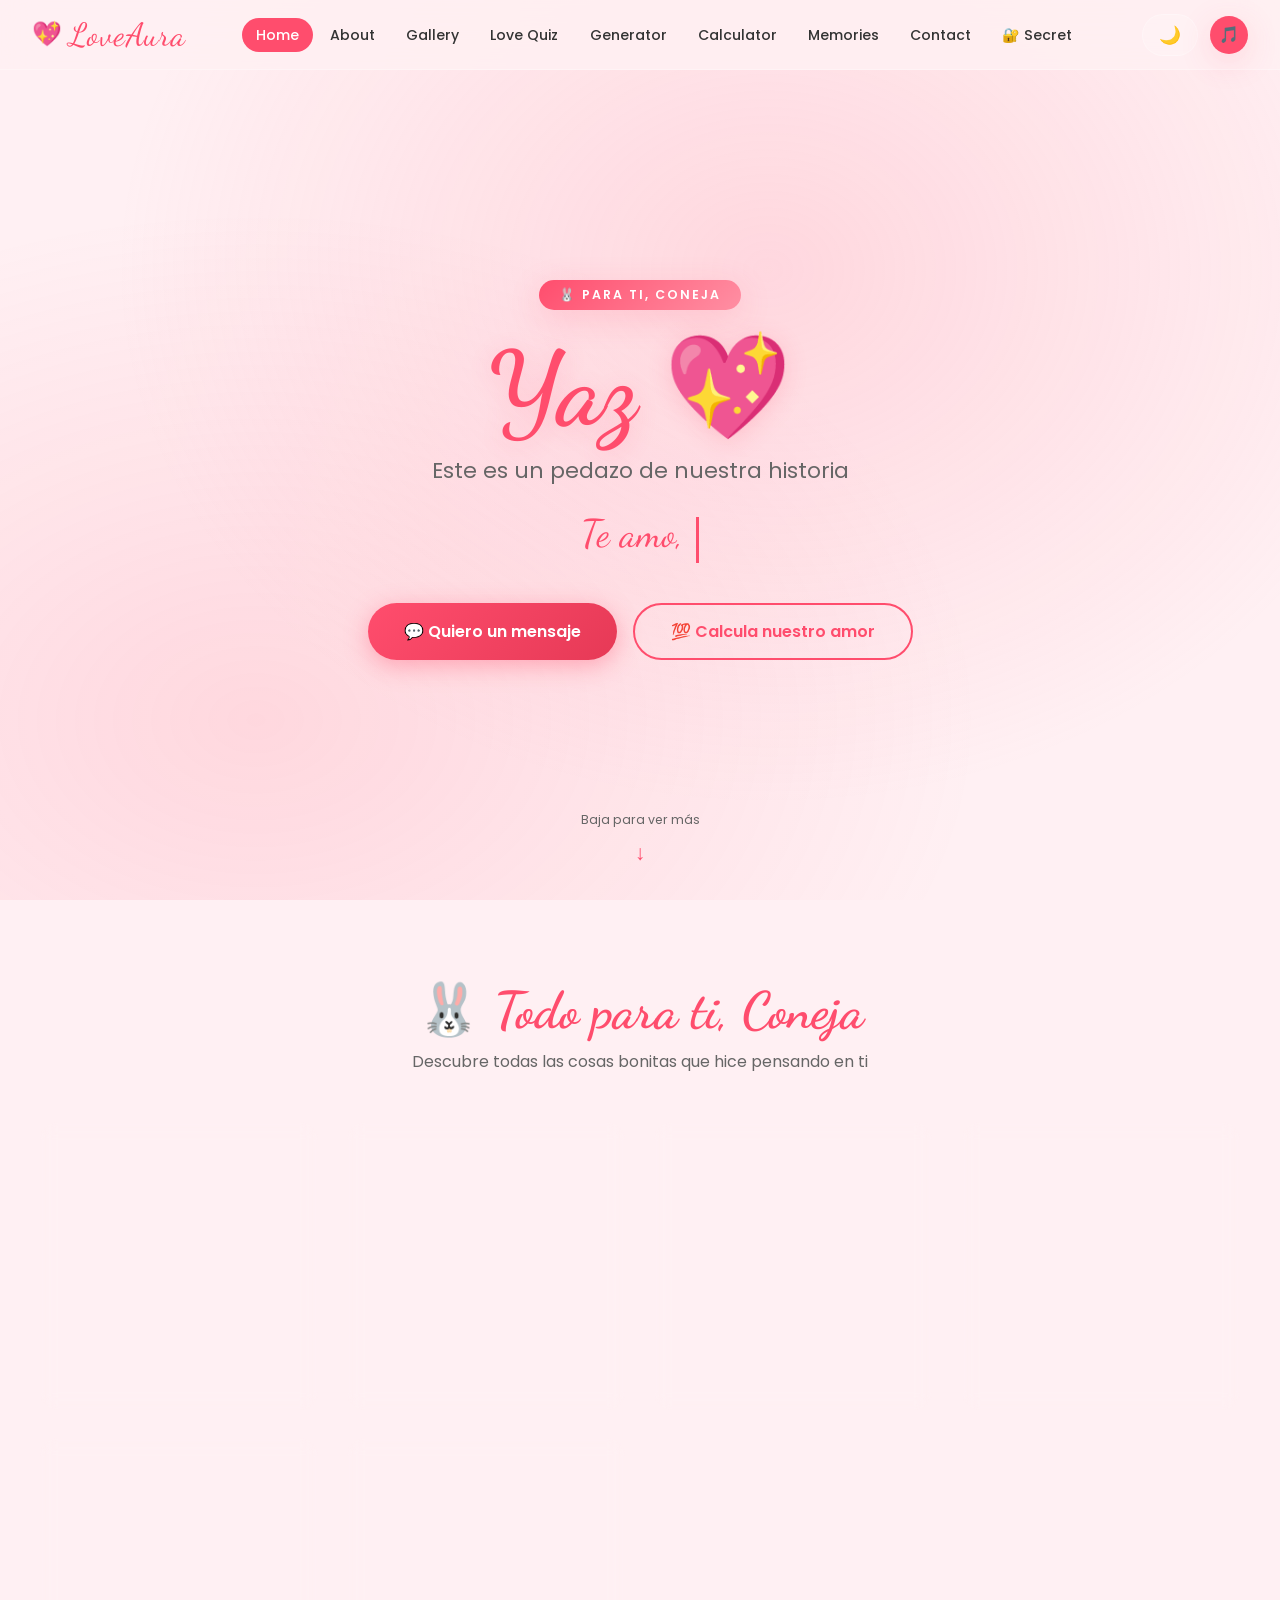
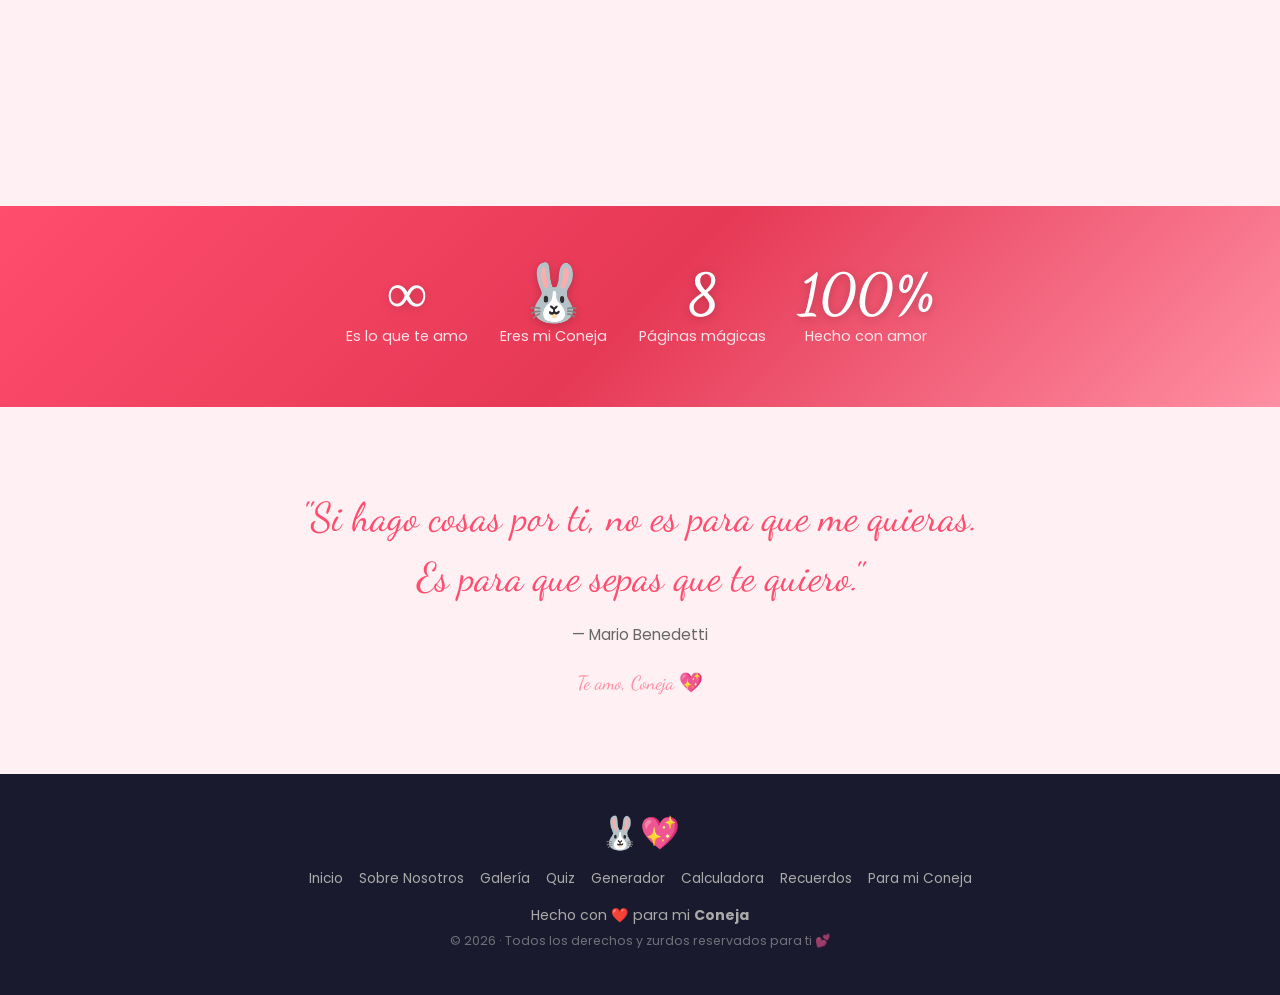
==== commit 5550974a: "Update index.html for personalization and language" ====
--- a/index.html
+++ b/index.html
@@ -1,11 +1,11 @@
 <!DOCTYPE html>
-<html lang="en">
+<html lang="es">
 <head>
   <meta charset="UTF-8" />
   <meta name="viewport" content="width=device-width, initial-scale=1.0" />
-  <title>Conejita</title>
+  <title>Para mi Coneja 💕</title>
   <link rel="stylesheet" href="css/style.css" />
-  <link rel="icon" href="data:image/svg+xml,<svg xmlns='http://www.w3.org/2000/svg' viewBox='0 0 100 100'><text y='.9em' font-size='90'>💖</text></svg>">
+  <link rel="icon" href="data:image/svg+xml,<svg xmlns='http://www.w3.org/2000/svg' viewBox='0 0 100 100'><text y='.9em' font-size='90'>🐰</text></svg>">
 </head>
 <body>
 
@@ -14,18 +14,18 @@
 
   <!-- HERO SECTION -->
   <section class="hero" id="home">
-    <div class="hero-badge">Hola amor...</div>
-    <h1>Coneja</h1>
-    <p class="hero-subtitle">Es es un pedazo de nuestra historia</p>
+    <div class="hero-badge">🐰 Para ti, Coneja</div>
+    <h1>Yaz 💖</h1>
+    <p class="hero-subtitle">Este es un pedazo de nuestra historia</p>
     <div class="hero-typing">
       <span id="typing-text"></span><span class="typing-cursor"></span>
     </div>
     <div class="hero-cta">
-      <a href="love.html" class="btn-primary">picale a ver que pasa</a>
-      <a href="calculator.html" class="btn-outline">y a ver acá</a>
+      <a href="love.html" class="btn-primary">💬 Quiero un mensaje</a>
+      <a href="calculator.html" class="btn-outline">💯 Calcula nuestro amor</a>
     </div>
     <div class="hero-scroll-hint">
-      <span>Baja</span>
+      <span>Baja para ver más</span>
       <span class="arrow">↓</span>
     </div>
   </section>
@@ -33,51 +33,51 @@
   <!-- FEATURES SECTION -->
   <section class="features-section">
     <div class="section-title" data-aos="fade-up">
-      <h2>Explore Love</h2>
-      <p>Discover all the magical features we've crafted with love for you</p>
+      <h2>🐰 Todo para ti, Coneja</h2>
+      <p>Descubre todas las cosas bonitas que hice pensando en ti</p>
     </div>
     <div class="features-grid">
 
       <div class="feature-card" data-aos="zoom-in" data-aos-delay="100" onclick="location.href='gallery.html'">
         <span class="feature-icon">🌸</span>
-        <h3>Galeria</h3>
-        <p>No son muchas.. pero valen la pena</p>
-        <span class="card-link">Pícale →</span>
+        <h3>Galería</h3>
+        <p>No son muchas... pero cada una vale la pena</p>
+        <span class="card-link">Ver fotos →</span>
       </div>
 
       <div class="feature-card" data-aos="zoom-in" data-aos-delay="200" onclick="location.href='quiz.html'">
         <span class="feature-icon">💌</span>
         <h3>Quiz</h3>
-        <p>a ver si te acuerdas amor....</p>
-        <span class="card-link">Quiz →</span>
+        <p>A ver si te acuerdas de nosotros, amor...</p>
+        <span class="card-link">Jugar →</span>
       </div>
 
       <div class="feature-card" data-aos="zoom-in" data-aos-delay="300" onclick="location.href='love.html'">
         <span class="feature-icon">💬</span>
-        <h3>Me extrañas?</h3>
-        <p>Obten un poco de lo que pienso de ti....</p>
+        <h3>¿Me extrañas?</h3>
+        <p>Lee lo que pienso de ti... siempre bonito 💕</p>
         <span class="card-link">Generar →</span>
       </div>
 
       <div class="feature-card" data-aos="zoom-in" data-aos-delay="100" onclick="location.href='calculator.html'">
         <span class="feature-icon">💯</span>
-        <h3>Calculadora de amor</h3>
-        <p>Seremos compatibles?</p>
+        <h3>Calculadora de Amor</h3>
+        <p>¿Seremos compatibles? (Spoiler: 100%)</p>
         <span class="card-link">Calcular →</span>
       </div>
 
       <div class="feature-card" data-aos="zoom-in" data-aos-delay="200" onclick="location.href='memory.html'">
         <span class="feature-icon">🗓️</span>
         <h3>Recuerdos</h3>
-        <p>Recuerda esas fechas  inolvidables</p>
-        <span class="card-link">Remember →</span>
+        <p>Fechas inolvidables que hemos compartido</p>
+        <span class="card-link">Recordar →</span>
       </div>
 
       <div class="feature-card" data-aos="zoom-in" data-aos-delay="300" onclick="location.href='secret.html'">
         <span class="feature-icon">🔐</span>
         <h3>Mensaje Secreto</h3>
-        <p>Podrás entrar?</p>
-        <span class="card-link">Unlock →</span>
+        <p>¿Podrás descubrir lo que esconde?</p>
+        <span class="card-link">Descubrir →</span>
       </div>
 
     </div>
@@ -91,16 +91,16 @@
         <div class="stat-label">Es lo que te amo</div>
       </div>
       <div class="stat-item" data-aos="fade-up" data-aos-delay="200">
-        <div class="stat-number">💖</div>
-        <div class="stat-label">Hecho con amor</div>
+        <div class="stat-number">🐰</div>
+        <div class="stat-label">Eres mi Coneja</div>
       </div>
       <div class="stat-item" data-aos="fade-up" data-aos-delay="300">
         <div class="stat-number">8</div>
-        <div class="stat-label">Páginas magicas </div>
+        <div class="stat-label">Páginas mágicas</div>
       </div>
       <div class="stat-item" data-aos="fade-up" data-aos-delay="400">
         <div class="stat-number">100%</div>
-        <div class="stat-label">Puro amor</div>
+        <div class="stat-label">Hecho con amor</div>
       </div>
     </div>
   </section>
@@ -109,39 +109,46 @@
   <section style="padding: 80px 2rem; text-align: center; position: relative; z-index:1;">
     <div data-aos="zoom-in" style="max-width: 700px; margin: 0 auto;">
       <p style="font-family: var(--font-fancy); font-size: clamp(1.6rem, 4vw, 2.5rem); color: var(--primary); line-height: 1.5; margin-bottom: 1rem;">
-        "Si hago cosas por ti, no es para que me quieras. Es para que sepas que te quiero".
+        "Si hago cosas por ti, no es para que me quieras. Es para que sepas que te quiero."
       </p>
-      <p style="color: var(--text-light); font-size: 0.95rem;"> Mario Benedetti</p>
+      <p style="color: var(--text-light); font-size: 0.95rem;">— Mario Benedetti</p>
+      <br>
+      <p style="font-family: var(--font-fancy); font-size: 1.2rem; color: var(--secondary);">
+        Te amo, Coneja 💖
+      </p>
     </div>
   </section>
 
   <!-- FOOTER -->
   <footer>
-    <div class="footer-logo">💖</div>
+    <div class="footer-logo">🐰💖</div>
     <div class="footer-links">
       <a href="index.html">Inicio</a>
-      <a href="about.html">Info</a>
-      <a href="gallery.html">Galeria</a>
+      <a href="about.html">Sobre Nosotros</a>
+      <a href="gallery.html">Galería</a>
       <a href="quiz.html">Quiz</a>
       <a href="love.html">Generador</a>
       <a href="calculator.html">Calculadora</a>
-      <a href="memory.html">Memorias</a>
-      <a href="contact.html">Contacto</a>
+      <a href="memory.html">Recuerdos</a>
+      <a href="contact.html">Para mi Coneja</a>
     </div>
-    <p>Hecho con <span class="heart">❤️</span> por <strong>Cais.</strong></p>
-    <p style="font-size: 0.78rem; margin-top: 6px; opacity: 0.6;">© 2026 todos los derehos y zurdos reservados.</p>
+    <p>Hecho con <span class="heart">❤️</span> para mi <strong>Coneja</strong></p>
+    <p style="font-size: 0.78rem; margin-top: 6px; opacity: 0.6;">© 2026 · Todos los derechos y zurdos reservados para ti 💕</p>
   </footer>
 
   <script src="js/nav.js"></script>
   <script src="js/main.js"></script>
   <script>
-    // Typing animation
+    // =============================================
+    // ANIMACIÓN DE TIPEO - PERSONALIZADA
+    // =============================================
     const phrases = [
-      "Where love blooms endlessly...",
-      "Every moment is a love story...",
-      "Feel the magic of romance...",
-      "Dedicated to Shubham's world of love 💕",
-      "Because love deserves to be celebrated..."
+      "Te amo, Coneja 💕",
+      "Eres mi persona favorita...",
+      "Cada día te quiero más 🐰",
+      "Nuestra historia es mágica ✨",
+      "Siempre 100% 💖",
+      "Eres todo para mí, Yaz"
     ];
     let phraseIndex = 0, charIndex = 0, isDeleting = false;
     const typingEl = document.getElementById('typing-text');
